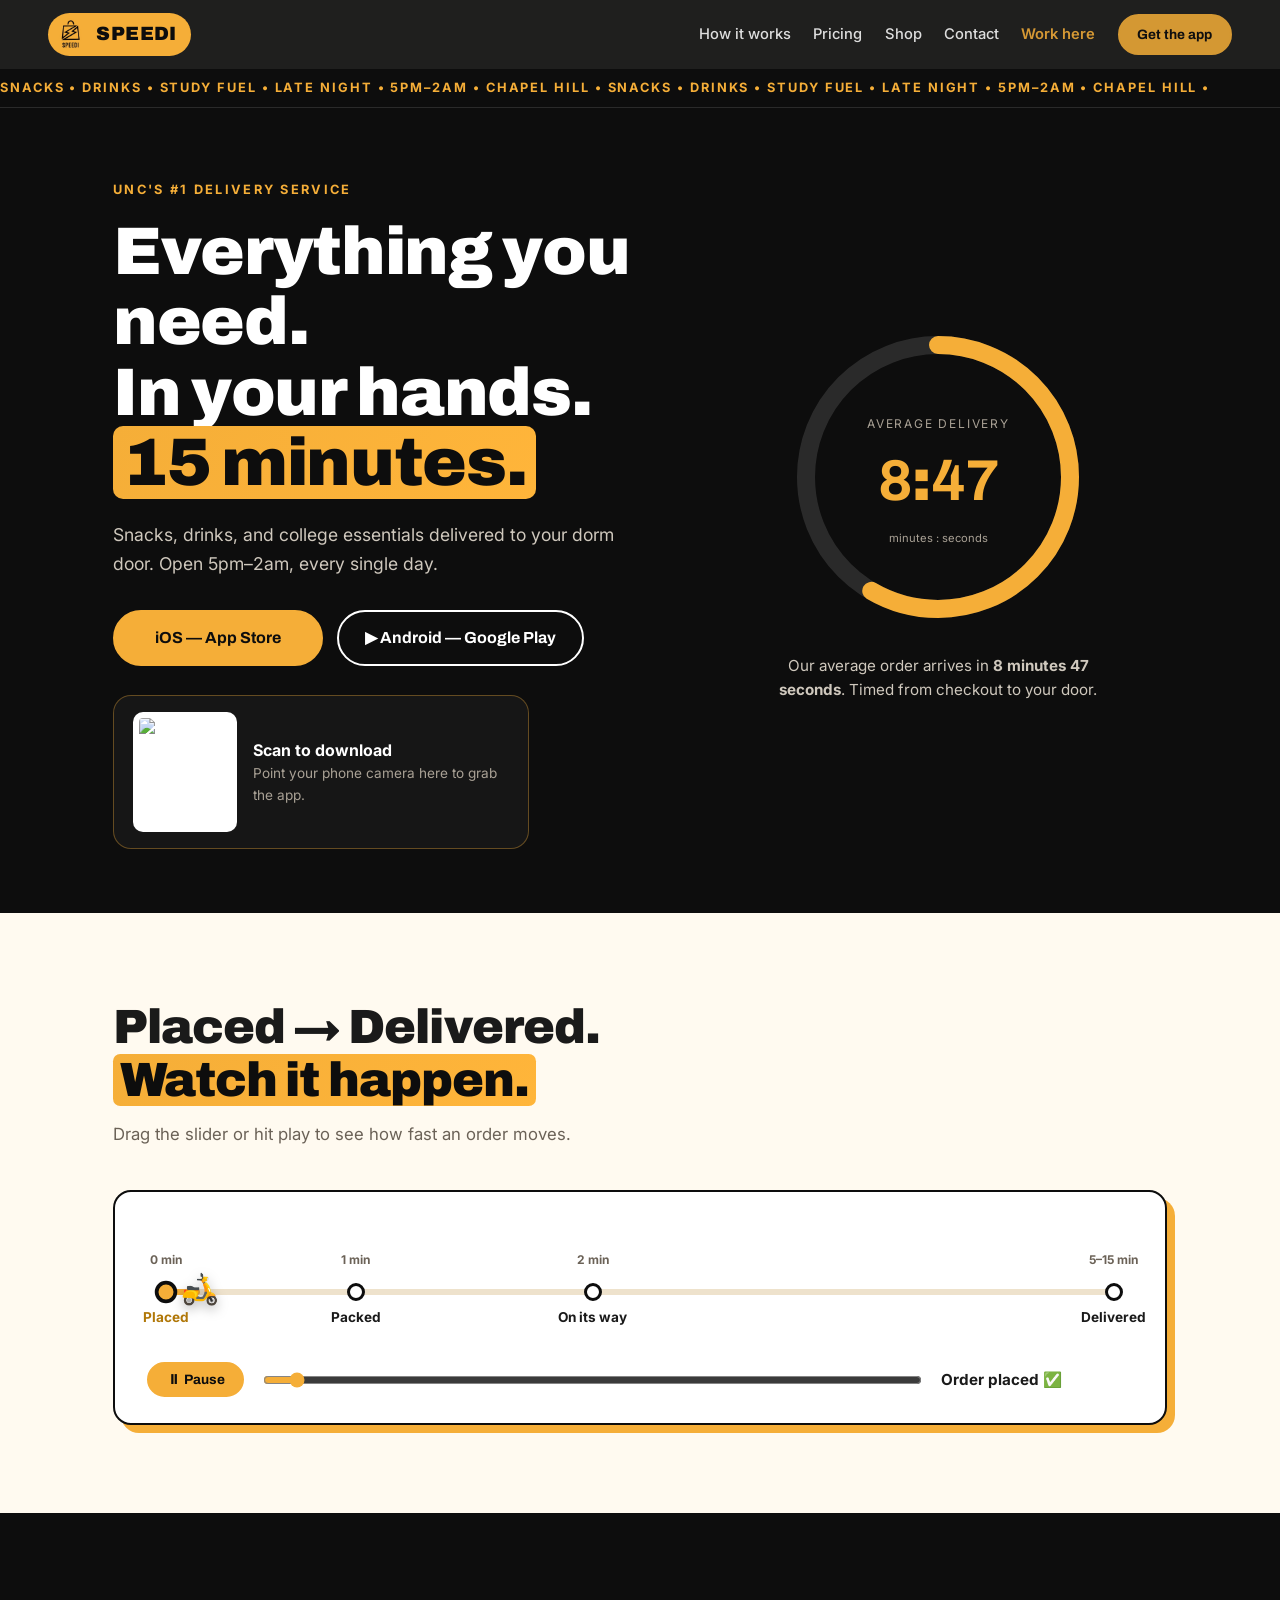
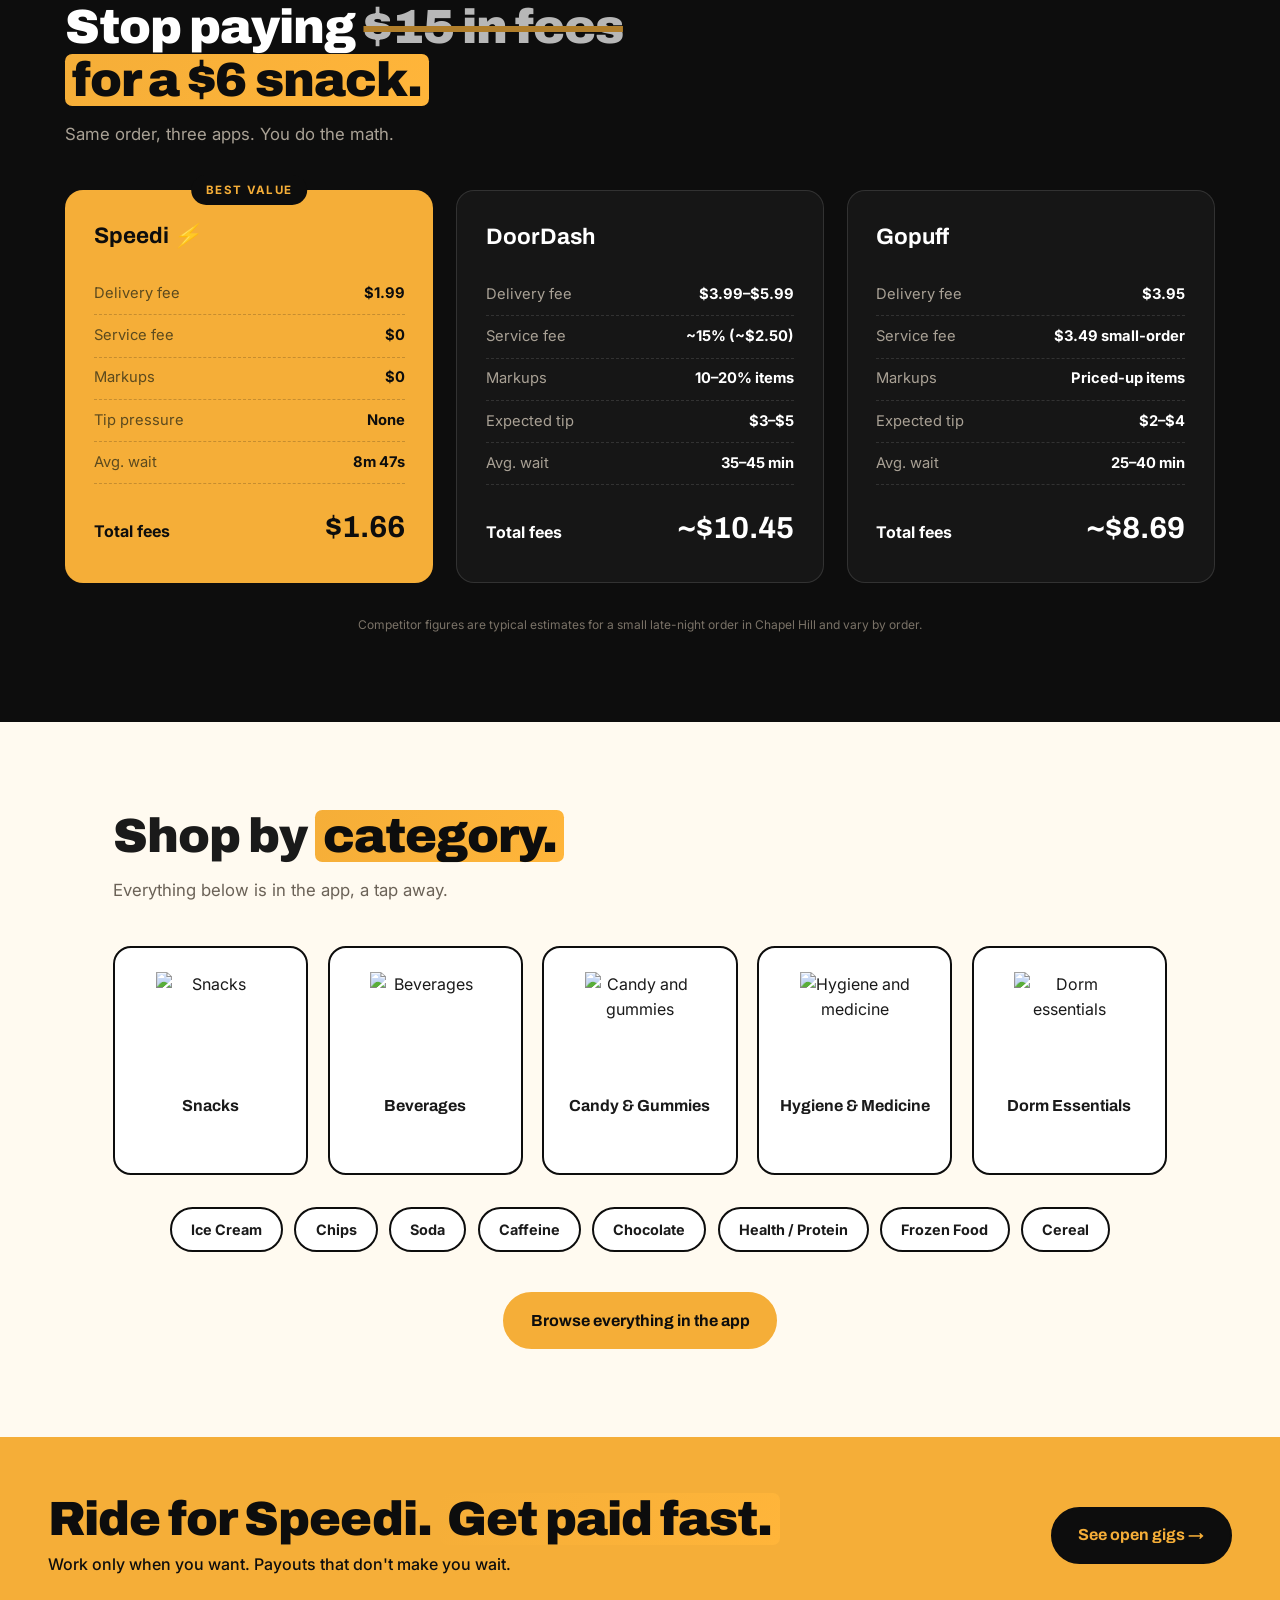
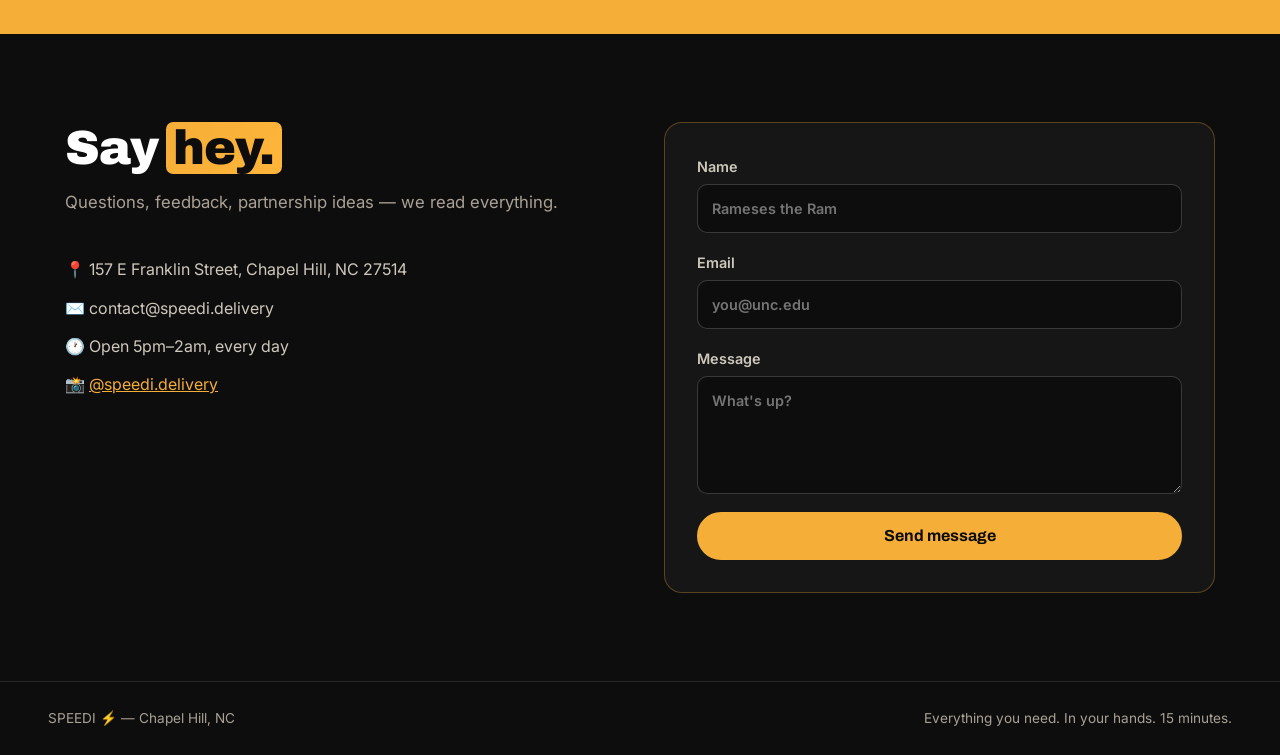
==== index.html @ 8562b003 "Speedi delivery marketing site Static HTML/CSS/JS site with hero, order timeline, pricing comparison" ====
<!DOCTYPE html>
<html lang="en">
<head>
<meta charset="UTF-8">
<meta name="viewport" content="width=device-width, initial-scale=1.0">
<title>Speedi — UNC's #1 Delivery Service</title>
<meta name="description" content="Everything you need. In your hands. 15 minutes. Speedi delivers college essentials to UNC Chapel Hill, 5pm–2am every day.">
<link rel="preconnect" href="https://fonts.googleapis.com">
<link href="https://fonts.googleapis.com/css2?family=Archivo:wght@500;700;900&family=Inter:wght@400;500;600&display=swap" rel="stylesheet">
<link rel="stylesheet" href="styles.css">
</head>
<body>

<nav class="nav">
  <a href="#" class="nav-logo"><img src="logo.jpg" alt="Speedi logo"><span>SPEEDI</span></a>
  <div class="nav-links">
    <a href="#how">How it works</a>
    <a href="#pricing">Pricing</a>
    <a href="#products">Shop</a>
    <a href="#contact">Contact</a>
    <a href="work.html" class="nav-work">Work here</a>
    <a href="#download" class="btn btn-sm">Get the app</a>
  </div>
  <button class="nav-burger" aria-label="Menu">☰</button>
</nav>

<!-- HERO -->
<header class="hero">
  <div class="hero-marquee" aria-hidden="true">
    <div class="marquee-track">
      <span>SNACKS • DRINKS • STUDY FUEL • LATE NIGHT • 5PM–2AM • CHAPEL HILL • </span>
      <span>SNACKS • DRINKS • STUDY FUEL • LATE NIGHT • 5PM–2AM • CHAPEL HILL • </span>
    </div>
  </div>
  <div class="hero-inner">
    <div class="hero-copy reveal">
      <p class="eyebrow">UNC's #1 Delivery Service</p>
      <h1>Everything you need.<br>In your hands.<br><span class="hl">15 minutes.</span></h1>
      <p class="hero-sub">Snacks, drinks, and college essentials delivered to your dorm door. Open 5pm–2am, every single day.</p>
      <div class="hero-cta" id="download">
        <a class="btn store-btn" href="https://apps.apple.com/us/app/speedi-delivery/id6468661813" target="_blank" rel="noopener">
           iOS — App Store
        </a>
        <a class="btn btn-outline store-btn" href="https://play.google.com/store/search?q=speedi%20delivery&c=apps" target="_blank" rel="noopener">
          ▶ Android — Google Play
        </a>
      </div>
      <div class="qr-card" id="qrCard">
        <img id="qrImg" alt="QR code to download the Speedi app" width="120" height="120" loading="lazy">
        <div>
          <strong>Scan to download</strong>
          <p>Point your phone camera here to grab the app.</p>
        </div>
      </div>
    </div>
    <div class="hero-stat reveal delay-1">
      <div class="stat-ring">
        <svg viewBox="0 0 200 200">
          <circle class="ring-bg" cx="100" cy="100" r="88"/>
          <circle class="ring-fg" cx="100" cy="100" r="88"/>
        </svg>
        <div class="stat-center">
          <span class="stat-label">Average delivery</span>
          <span class="stat-time"><b id="statMin">0</b>:<b id="statSec">00</b></span>
          <span class="stat-sub">minutes : seconds</span>
        </div>
      </div>
      <p class="stat-caption">Our average order arrives in <strong>8 minutes 47 seconds</strong>. Timed from checkout to your door.</p>
    </div>
  </div>
</header>

<!-- TIMELINE -->
<section class="section timeline-section" id="how">
  <h2 class="reveal">Placed → Delivered.<br><span class="hl">Watch it happen.</span></h2>
  <p class="section-sub reveal">Drag the slider or hit play to see how fast an order moves.</p>

  <div class="timeline reveal">
    <div class="tl-track">
      <div class="tl-progress" id="tlProgress"></div>
      <div class="tl-rider" id="tlRider">🛵</div>
      <div class="tl-stop" style="--pos:0%"   data-min="0">
        <div class="tl-dot"></div><span class="tl-time">0 min</span><span class="tl-name">Placed</span>
      </div>
      <div class="tl-stop" style="--pos:20%"  data-min="1">
        <div class="tl-dot"></div><span class="tl-time">1 min</span><span class="tl-name">Packed</span>
      </div>
      <div class="tl-stop" style="--pos:45%"  data-min="2">
        <div class="tl-dot"></div><span class="tl-time">2 min</span><span class="tl-name">On its way</span>
      </div>
      <div class="tl-stop" style="--pos:100%" data-min="10">
        <div class="tl-dot"></div><span class="tl-time">5–15 min</span><span class="tl-name">Delivered</span>
      </div>
    </div>
    <div class="tl-controls">
      <button class="btn btn-sm" id="tlPlay">▶ Play order</button>
      <input type="range" id="tlSlider" min="0" max="100" value="0" aria-label="Order progress">
      <span class="tl-status" id="tlStatus">Order placed ✅</span>
    </div>
  </div>
</section>

<!-- PRICING -->
<section class="section dark" id="pricing">
  <h2 class="reveal">Stop paying <span class="strike">$15 in fees</span><br><span class="hl">for a $6 snack.</span></h2>
  <p class="section-sub reveal">Same order, three apps. You do the math.</p>

  <div class="price-grid">
    <div class="price-card speedi-card reveal">
      <span class="badge">Best value</span>
      <h3>Speedi <em>⚡</em></h3>
      <ul>
        <li><span>Delivery fee</span><strong>$1.99</strong></li>
        <li><span>Service fee</span><strong>$0</strong></li>
        <li><span>Markups</span><strong>$0</strong></li>
        <li><span>Tip pressure</span><strong>None</strong></li>
        <li><span>Avg. wait</span><strong>8m 47s</strong></li>
      </ul>
      <div class="price-total"><span>Total fees</span><strong data-count="1.99" data-prefix="$">$0</strong></div>
    </div>
    <div class="price-card reveal delay-1">
      <h3>DoorDash</h3>
      <ul>
        <li><span>Delivery fee</span><strong>$3.99–$5.99</strong></li>
        <li><span>Service fee</span><strong>~15% (~$2.50)</strong></li>
        <li><span>Markups</span><strong>10–20% items</strong></li>
        <li><span>Expected tip</span><strong>$3–$5</strong></li>
        <li><span>Avg. wait</span><strong>35–45 min</strong></li>
      </ul>
      <div class="price-total"><span>Total fees</span><strong data-count="12.50" data-prefix="~$">$0</strong></div>
    </div>
    <div class="price-card reveal delay-2">
      <h3>Gopuff</h3>
      <ul>
        <li><span>Delivery fee</span><strong>$3.95</strong></li>
        <li><span>Service fee</span><strong>$3.49 small-order</strong></li>
        <li><span>Markups</span><strong>Priced-up items</strong></li>
        <li><span>Expected tip</span><strong>$2–$4</strong></li>
        <li><span>Avg. wait</span><strong>25–40 min</strong></li>
      </ul>
      <div class="price-total"><span>Total fees</span><strong data-count="10.40" data-prefix="~$">$0</strong></div>
    </div>
  </div>
  <p class="fine-print reveal">Competitor figures are typical estimates for a small late-night order in Chapel Hill and vary by order.</p>
</section>

<!-- CATEGORIES -->
<section class="section" id="products">
  <h2 class="reveal">Shop by <span class="hl">category.</span></h2>
  <p class="section-sub reveal">Everything below is in the app, a tap away.</p>
  <div class="product-grid">
    <a class="product reveal" href="https://apps.apple.com/us/app/speedi-delivery/id6468661813" target="_blank" rel="noopener">
      <img class="product-img" src="https://img.speedi.delivery/products_image/1698552217_2037862506.png" alt="Snacks" loading="lazy"><h4>Snacks</h4><span class="product-cta">Shop in app →</span>
    </a>
    <a class="product reveal delay-1" href="https://apps.apple.com/us/app/speedi-delivery/id6468661813" target="_blank" rel="noopener">
      <img class="product-img" src="https://img.speedi.delivery/products_image/1694704244_1755274725.png" alt="Beverages" loading="lazy"><h4>Beverages</h4><span class="product-cta">Shop in app →</span>
    </a>
    <a class="product reveal delay-2" href="https://apps.apple.com/us/app/speedi-delivery/id6468661813" target="_blank" rel="noopener">
      <img class="product-img" src="https://img.speedi.delivery/products_image/1699316075_1210441958.png" alt="Candy and gummies" loading="lazy"><h4>Candy & Gummies</h4><span class="product-cta">Shop in app →</span>
    </a>
    <a class="product reveal delay-3" href="https://apps.apple.com/us/app/speedi-delivery/id6468661813" target="_blank" rel="noopener">
      <img class="product-img" src="https://img.speedi.delivery/products_image/1695677999_299898006.png" alt="Hygiene and medicine" loading="lazy"><h4>Hygiene & Medicine</h4><span class="product-cta">Shop in app →</span>
    </a>
    <a class="product reveal delay-1" href="https://apps.apple.com/us/app/speedi-delivery/id6468661813" target="_blank" rel="noopener">
      <img class="product-img" src="https://img.speedi.delivery/products_image/1732416618_879459244.png" alt="Dorm essentials" loading="lazy"><h4>Dorm Essentials</h4><span class="product-cta">Shop in app →</span>
    </a>
  </div>
  <div class="cat-chips reveal">
    <a href="https://apps.apple.com/us/app/speedi-delivery/id6468661813" target="_blank" rel="noopener">Ice Cream</a>
    <a href="https://apps.apple.com/us/app/speedi-delivery/id6468661813" target="_blank" rel="noopener">Chips</a>
    <a href="https://apps.apple.com/us/app/speedi-delivery/id6468661813" target="_blank" rel="noopener">Soda</a>
    <a href="https://apps.apple.com/us/app/speedi-delivery/id6468661813" target="_blank" rel="noopener">Caffeine</a>
    <a href="https://apps.apple.com/us/app/speedi-delivery/id6468661813" target="_blank" rel="noopener">Chocolate</a>
    <a href="https://apps.apple.com/us/app/speedi-delivery/id6468661813" target="_blank" rel="noopener">Health / Protein</a>
    <a href="https://apps.apple.com/us/app/speedi-delivery/id6468661813" target="_blank" rel="noopener">Frozen Food</a>
    <a href="https://apps.apple.com/us/app/speedi-delivery/id6468661813" target="_blank" rel="noopener">Cereal</a>
  </div>
  <div class="center reveal">
    <a class="btn" href="https://apps.apple.com/us/app/speedi-delivery/id6468661813" target="_blank" rel="noopener">Browse everything in the app</a>
  </div>
</section>

<!-- WORK BANNER -->
<section class="work-banner">
  <div class="reveal">
    <h2>Ride for Speedi. <span class="hl">Get paid fast.</span></h2>
    <p>Work only when you want. Payouts that don't make you wait.</p>
  </div>
  <a href="work.html" class="btn btn-dark reveal delay-1">See open gigs →</a>
</section>

<!-- CONTACT -->
<section class="section dark" id="contact">
  <div class="contact-wrap">
    <div class="reveal">
      <h2>Say <span class="hl">hey.</span></h2>
      <p class="section-sub">Questions, feedback, partnership ideas — we read everything.</p>
      <ul class="contact-info">
        <li>📍 157 E Franklin Street, Chapel Hill, NC 27514</li>
        <li>✉️ contact@speedi.delivery</li>
        <li>🕐 Open 5pm–2am, every day</li>
        <li>📸 <a href="https://www.instagram.com/speedi.delivery/" target="_blank" rel="noopener">@speedi.delivery</a></li>
      </ul>
    </div>
    <form class="form reveal delay-1" id="contactForm" novalidate>
      <label>Name<input type="text" name="name" required placeholder="Rameses the Ram"></label>
      <label>Email<input type="email" name="email" required placeholder="you@unc.edu"></label>
      <label>Message<textarea name="message" rows="4" required placeholder="What's up?"></textarea></label>
      <button class="btn" type="submit">Send message</button>
      <p class="form-note" hidden>Thanks! We'll get back to you fast. ⚡</p>
    </form>
  </div>
</section>

<footer class="footer">
  <span>SPEEDI ⚡ — Chapel Hill, NC</span>
  <span>Everything you need. In your hands. 15 minutes.</span>
</footer>

<script src="script.js"></script>
</body>
</html>
---- styles.css ----
:root{
  --yellow:#F5AE38;
  --yellow-bright:#FFB53A;
  --black:#0d0d0d;
  --ink:#1a1a1a;
  --paper:#fffaf0;
  --gray:#6b6257;
  --radius:18px;
}
*{margin:0;padding:0;box-sizing:border-box}
html{scroll-behavior:smooth}
body{font-family:'Inter',sans-serif;color:var(--ink);background:var(--paper);line-height:1.6;overflow-x:hidden}
h1,h2,h3,h4,.nav-logo,.btn{font-family:'Archivo',sans-serif}
h1{font-size:clamp(2.4rem,6vw,4.2rem);font-weight:900;line-height:1.05;letter-spacing:-.02em}
h2{font-size:clamp(1.8rem,4.5vw,3rem);font-weight:900;line-height:1.1;letter-spacing:-.02em}
.hl{background:linear-gradient(120deg,var(--yellow) 0%,var(--yellow-bright) 100%);padding:0 .15em;border-radius:.15em;box-decoration-break:clone;-webkit-box-decoration-break:clone;color:var(--black)}
.dark .hl{color:var(--black)}
.strike{text-decoration:line-through;text-decoration-color:var(--yellow);text-decoration-thickness:.12em;opacity:.7}
a{color:inherit}

/* Scroll reveal */
.reveal{opacity:0;transform:translateY(34px);transition:opacity .7s ease,transform .7s cubic-bezier(.2,.7,.3,1)}
.reveal.in{opacity:1;transform:none}
.delay-1{transition-delay:.12s}.delay-2{transition-delay:.24s}.delay-3{transition-delay:.36s}
@media (prefers-reduced-motion: reduce){
  .reveal{opacity:1;transform:none;transition:none}
  .marquee-track{animation:none}
}

/* Nav */
.nav{position:sticky;top:0;z-index:50;display:flex;align-items:center;justify-content:space-between;padding:.8rem clamp(1rem,4vw,3rem);background:rgba(13,13,13,.92);backdrop-filter:blur(10px);color:#fff}
.nav-logo{display:flex;align-items:center;gap:.55rem;font-weight:900;font-size:1.2rem;text-decoration:none;letter-spacing:.02em;background:var(--yellow);color:var(--black);padding:.3rem .9rem .3rem .35rem;border-radius:999px}
.nav-logo img{width:34px;height:34px;border-radius:50%;object-fit:cover}
.nav-logo span{color:var(--black)}
.nav-links{display:flex;align-items:center;gap:1.4rem;font-size:.92rem;font-weight:500}
.nav-links a{text-decoration:none;opacity:.85;transition:opacity .2s,color .2s}
.nav-links a:hover{opacity:1;color:var(--yellow)}
.nav-work{color:var(--yellow);font-weight:600}
.nav-burger{display:none;background:none;border:none;color:#fff;font-size:1.5rem;cursor:pointer}
@media(max-width:820px){
  .nav-links{display:none;position:absolute;top:100%;left:0;right:0;flex-direction:column;background:var(--black);padding:1.2rem;gap:1rem}
  .nav-links.open{display:flex}
  .nav-burger{display:block}
}

/* Buttons */
.btn{display:inline-block;background:var(--yellow);color:var(--black);font-weight:700;padding:.85rem 1.6rem;border-radius:999px;text-decoration:none;border:2px solid var(--yellow);cursor:pointer;font-size:1rem;transition:transform .15s ease,box-shadow .15s ease,background .2s}
.btn:hover{transform:translateY(-2px) scale(1.02);box-shadow:0 8px 20px rgba(245,174,56,.35)}
.btn:active{transform:translateY(0) scale(.99)}
.btn-sm{padding:.5rem 1.1rem;font-size:.85rem}
.btn-outline{background:transparent;color:#fff;border-color:#fff}
.btn-outline:hover{background:#fff;color:var(--black)}
.btn-dark{background:var(--black);color:var(--yellow);border-color:var(--black)}

/* Hero */
.hero{background:var(--black);color:#fff;padding:0 0 4rem;position:relative;overflow:hidden}
.hero-marquee{border-bottom:1px solid rgba(255,255,255,.12);overflow:hidden;white-space:nowrap;padding:.55rem 0;color:var(--yellow);font-weight:700;font-size:.8rem;letter-spacing:.15em}
.marquee-track{display:inline-block;animation:marquee 22s linear infinite}
@keyframes marquee{from{transform:translateX(0)}to{transform:translateX(-50%)}}
.hero-inner{display:grid;grid-template-columns:1.2fr 1fr;gap:3rem;align-items:center;max-width:1150px;margin:0 auto;padding:4.5rem clamp(1rem,4vw,3rem) 0}
.hero-inner.one-col{grid-template-columns:1fr;text-align:left}
.eyebrow{color:var(--yellow);font-weight:700;text-transform:uppercase;letter-spacing:.18em;font-size:.8rem;margin-bottom:1rem}
.hero-sub{margin:1.4rem 0 2rem;color:#cfc8bd;font-size:1.1rem;max-width:34rem}
.hero-cta{display:flex;gap:.9rem;flex-wrap:wrap}
.store-btn{min-width:210px;text-align:center}

.qr-card{display:flex;gap:1rem;align-items:center;margin-top:1.8rem;background:#161616;border:1px solid rgba(245,174,56,.35);border-radius:var(--radius);padding:1rem 1.2rem;max-width:26rem}
.qr-card img{border-radius:10px;background:#fff;padding:6px}
.qr-card p{font-size:.85rem;color:#a9a195}
@media(max-width:700px){.qr-card{display:none}}

/* Hero stat ring */
.hero-stat{text-align:center}
.stat-ring{position:relative;width:min(300px,70vw);margin:0 auto}
.stat-ring svg{width:100%;transform:rotate(-90deg)}
.ring-bg,.ring-fg{fill:none;stroke-width:12}
.ring-bg{stroke:rgba(255,255,255,.12)}
.ring-fg{stroke:var(--yellow);stroke-linecap:round;stroke-dasharray:553;stroke-dashoffset:553;transition:stroke-dashoffset 2.2s cubic-bezier(.3,.7,.3,1)}
.stat-ring.go .ring-fg{stroke-dashoffset:230}
.stat-center{position:absolute;inset:0;display:flex;flex-direction:column;justify-content:center;align-items:center;gap:.15rem}
.stat-label{font-size:.75rem;text-transform:uppercase;letter-spacing:.15em;color:#a9a195}
.stat-time{font-family:'Archivo',sans-serif;font-weight:900;font-size:clamp(2.6rem,6vw,3.6rem);color:var(--yellow);font-variant-numeric:tabular-nums}
.stat-sub{font-size:.7rem;color:#a9a195}
.stat-caption{margin-top:1.2rem;color:#cfc8bd;font-size:.95rem;max-width:22rem;margin-inline:auto}
@media(max-width:880px){.hero-inner{grid-template-columns:1fr}}

/* Sections */
.section{padding:5.5rem clamp(1rem,4vw,3rem);max-width:1150px;margin:0 auto}
.section.dark{max-width:none;background:var(--black);color:#fff}
.section.dark>*{max-width:1150px;margin-left:auto;margin-right:auto}
.section-sub{color:var(--gray);margin:.9rem 0 2.6rem;font-size:1.05rem}
.dark .section-sub{color:#a9a195}
.center{text-align:center;margin-top:2.5rem}

/* Timeline */
.timeline{background:#fff;border:2px solid var(--black);border-radius:var(--radius);padding:3.5rem 2rem 1.6rem;box-shadow:8px 8px 0 var(--yellow)}
.tl-track{position:relative;height:6px;background:#eee2cc;border-radius:99px;margin:2.6rem 1.2rem 4.2rem}
.tl-progress{position:absolute;left:0;top:0;bottom:0;width:0%;background:var(--yellow);border-radius:99px;transition:width .1s linear}
.tl-rider{position:absolute;top:50%;left:0%;transform:translate(-50%,-58%) scaleX(-1);font-size:1.9rem;transition:left .1s linear;filter:drop-shadow(0 4px 6px rgba(0,0,0,.25))}
.tl-stop{position:absolute;left:var(--pos);top:50%;transform:translate(-50%,-50%);text-align:center}
.tl-dot{width:18px;height:18px;border-radius:50%;background:#fff;border:3px solid var(--black);margin:0 auto;transition:background .3s,transform .3s}
.tl-stop.hit .tl-dot{background:var(--yellow);transform:scale(1.25)}
.tl-time{position:absolute;top:-2.1rem;left:50%;transform:translateX(-50%);font-size:.75rem;font-weight:700;color:var(--gray);white-space:nowrap}
.tl-name{position:absolute;top:1.5rem;left:50%;transform:translateX(-50%);font-weight:700;font-size:.85rem;white-space:nowrap}
.tl-stop.hit .tl-name{color:#b07708}
.tl-controls{display:flex;align-items:center;gap:1.2rem;flex-wrap:wrap;margin-top:1rem}
.tl-controls input[type=range]{flex:1;min-width:160px;accent-color:var(--yellow)}
.tl-status{font-weight:700;font-size:.95rem;min-width:12rem}

/* Pricing */
.price-grid{display:grid;grid-template-columns:repeat(3,1fr);gap:1.4rem;margin-top:1rem}
@media(max-width:880px){.price-grid{grid-template-columns:1fr}}
.price-card{background:#161616;border:1px solid rgba(255,255,255,.12);border-radius:var(--radius);padding:1.8rem;position:relative;transition:transform .25s}
.price-card:hover{transform:translateY(-6px)}
.price-card h3{font-size:1.4rem;margin-bottom:1.2rem}
.price-card ul{list-style:none}
.price-card li{display:flex;justify-content:space-between;gap:1rem;padding:.55rem 0;border-bottom:1px dashed rgba(255,255,255,.12);font-size:.92rem}
.price-card li span{color:#a9a195}
.speedi-card{background:var(--yellow);color:var(--black);border:none;transform:scale(1.03)}
.speedi-card:hover{transform:scale(1.03) translateY(-6px)}
.speedi-card li{border-color:rgba(13,13,13,.2)}
.speedi-card li span{color:#5c4a1e}
.badge{position:absolute;top:-0.9rem;left:50%;transform:translateX(-50%);background:var(--black);color:var(--yellow);font-weight:700;font-size:.72rem;letter-spacing:.12em;text-transform:uppercase;padding:.35rem .9rem;border-radius:999px}
.price-total{display:flex;justify-content:space-between;align-items:baseline;margin-top:1.2rem;font-weight:700}
.price-total strong{font-family:'Archivo',sans-serif;font-size:1.9rem;font-variant-numeric:tabular-nums}
.fine-print{margin-top:2rem;font-size:.75rem;color:#7a7267;text-align:center}

/* Products */
.product-grid{display:grid;grid-template-columns:repeat(auto-fill,minmax(170px,1fr));gap:1.2rem}
.product{background:#fff;border:2px solid var(--black);border-radius:var(--radius);padding:1.5rem 1.2rem;text-decoration:none;text-align:center;transition:transform .2s,box-shadow .2s;display:flex;flex-direction:column;gap:.3rem;align-items:center}
.product:hover{transform:translateY(-6px) rotate(-1deg);box-shadow:6px 6px 0 var(--yellow)}
.product-img{width:110px;height:110px;object-fit:contain;margin-bottom:.4rem;transition:transform .25s}
.product:hover .product-img{transform:scale(1.08) rotate(2deg)}
.cat-chips{display:flex;flex-wrap:wrap;gap:.7rem;justify-content:center;margin-top:2rem}
.cat-chips a{text-decoration:none;font-weight:700;font-size:.9rem;padding:.55rem 1.2rem;border:2px solid var(--black);border-radius:999px;background:#fff;transition:background .2s,transform .15s,box-shadow .15s}
.cat-chips a:hover{background:var(--yellow);transform:translateY(-2px);box-shadow:3px 3px 0 var(--black)}
.product h4{font-size:1rem}
.product p{color:var(--gray);font-weight:600}
.product-cta{font-size:.78rem;font-weight:700;color:#b07708;margin-top:.4rem;opacity:0;transition:opacity .2s}
.product:hover .product-cta{opacity:1}

/* Work banner */
.work-banner{background:var(--yellow);color:var(--black);display:flex;align-items:center;justify-content:space-between;gap:2rem;flex-wrap:wrap;padding:3.5rem clamp(1rem,4vw,3rem)}
.work-banner p{font-weight:500;margin-top:.4rem}

/* Contact / forms */
.contact-wrap{display:grid;grid-template-columns:1fr 1fr;gap:3rem;align-items:start}
@media(max-width:820px){.contact-wrap{grid-template-columns:1fr}}
.contact-info{list-style:none;margin-top:1.5rem;display:grid;gap:.8rem;color:#cfc8bd}
.contact-info a{color:var(--yellow)}
.form{display:grid;gap:1.1rem;background:#161616;padding:2rem;border-radius:var(--radius);border:1px solid rgba(245,174,56,.3)}
.form label{display:grid;gap:.4rem;font-weight:600;font-size:.9rem;color:#cfc8bd}
.form input,.form textarea,.form select{background:#0d0d0d;border:1px solid rgba(255,255,255,.18);color:#fff;padding:.75rem .9rem;border-radius:10px;font:inherit;transition:border-color .2s}
.form input:focus,.form textarea:focus,.form select:focus{outline:none;border-color:var(--yellow)}
.form-note{color:var(--yellow);font-weight:600}

/* Perks (work page) */
.perk-grid{display:grid;grid-template-columns:repeat(auto-fill,minmax(280px,1fr));gap:1.4rem}
.perk{background:#fff;border:2px solid var(--black);border-radius:var(--radius);padding:1.8rem;transition:transform .2s,box-shadow .2s}
.perk:hover{transform:translateY(-5px);box-shadow:6px 6px 0 var(--yellow)}
.perk-emoji{font-size:2.2rem;display:block;margin-bottom:.7rem}
.perk h3{margin-bottom:.5rem;font-size:1.15rem}
.perk p{color:var(--gray);font-size:.95rem}
.work-hero .hero-inner{padding-bottom:2rem}

/* Click biker */
.click-biker{position:fixed;z-index:999;font-size:2.5rem;pointer-events:none;filter:drop-shadow(0 4px 6px rgba(0,0,0,.3));animation:biker-bob .3s ease-in-out infinite alternate}
@keyframes biker-bob{from{margin-top:0}to{margin-top:-4px}}

/* Footer */
.footer{background:var(--black);color:#a9a195;display:flex;justify-content:space-between;gap:1rem;flex-wrap:wrap;padding:1.6rem clamp(1rem,4vw,3rem);font-size:.85rem;border-top:1px solid rgba(255,255,255,.1)}
.footer a{color:var(--yellow)}
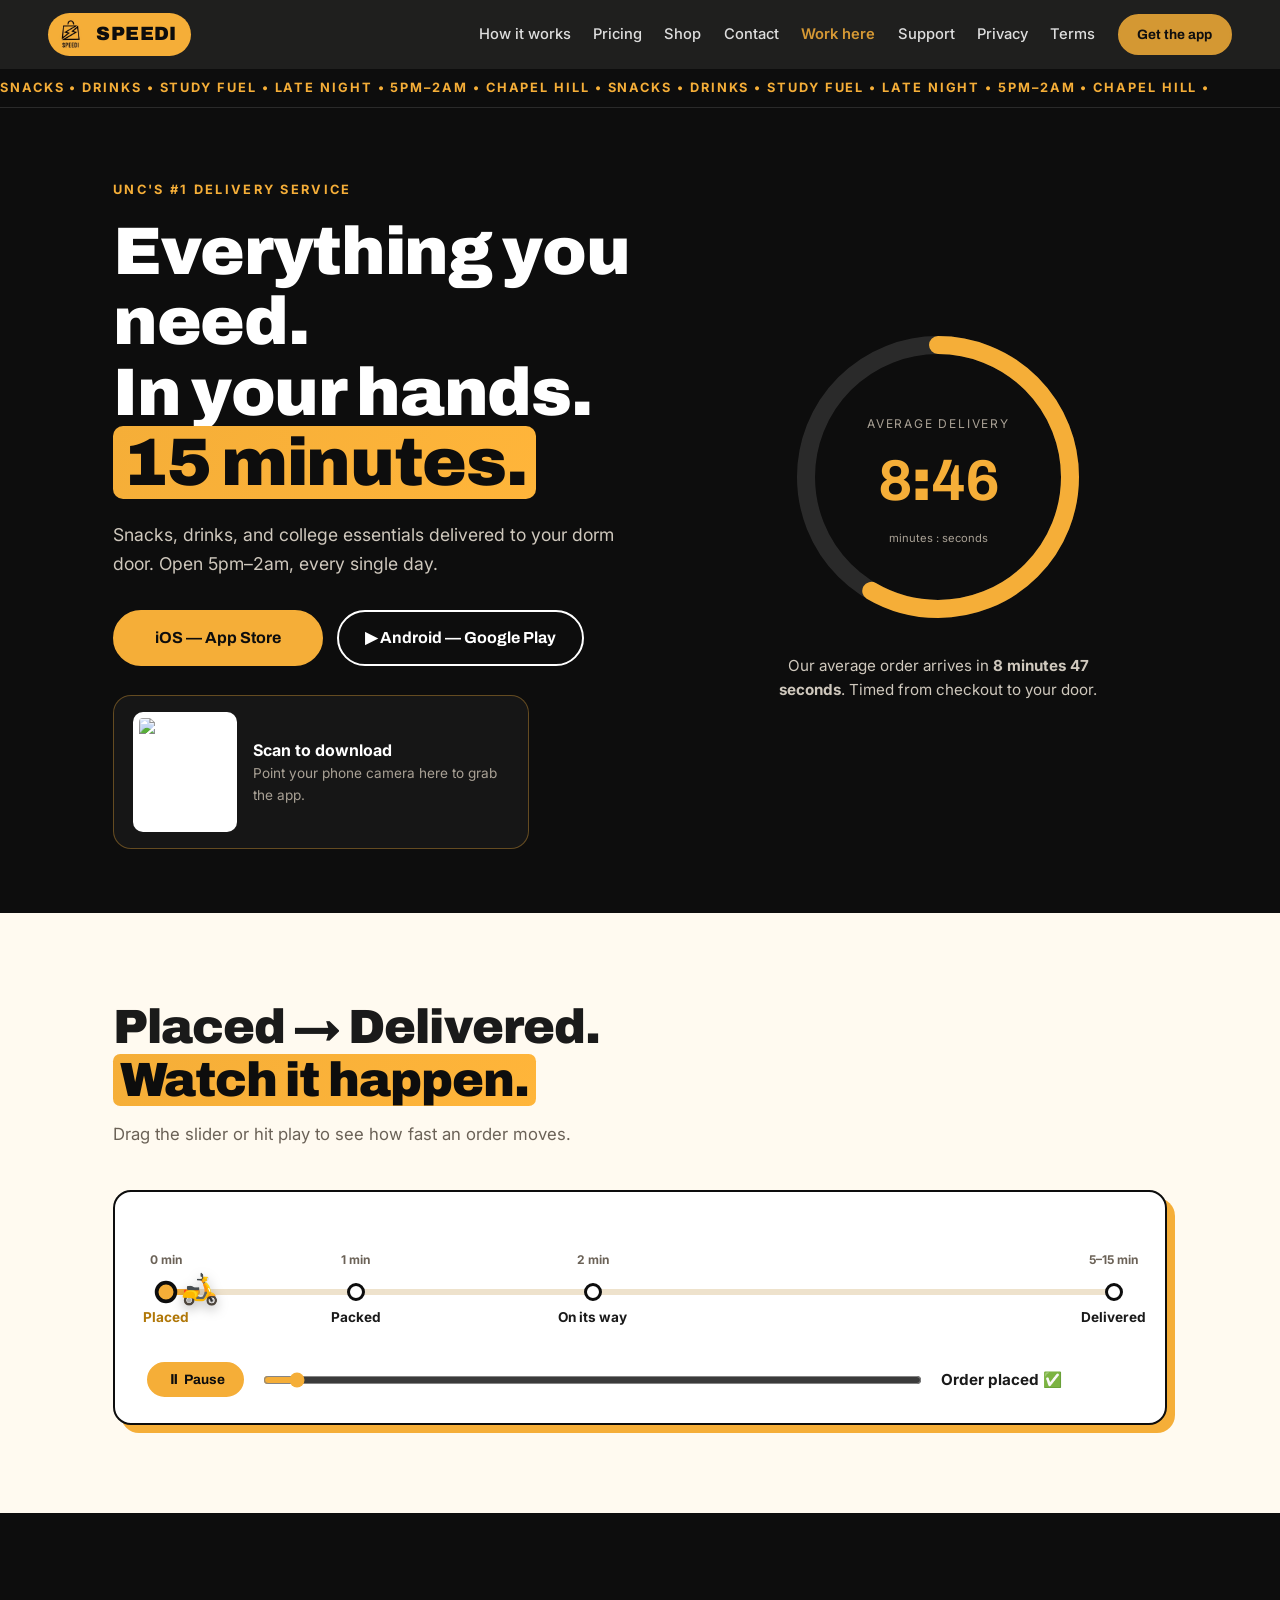
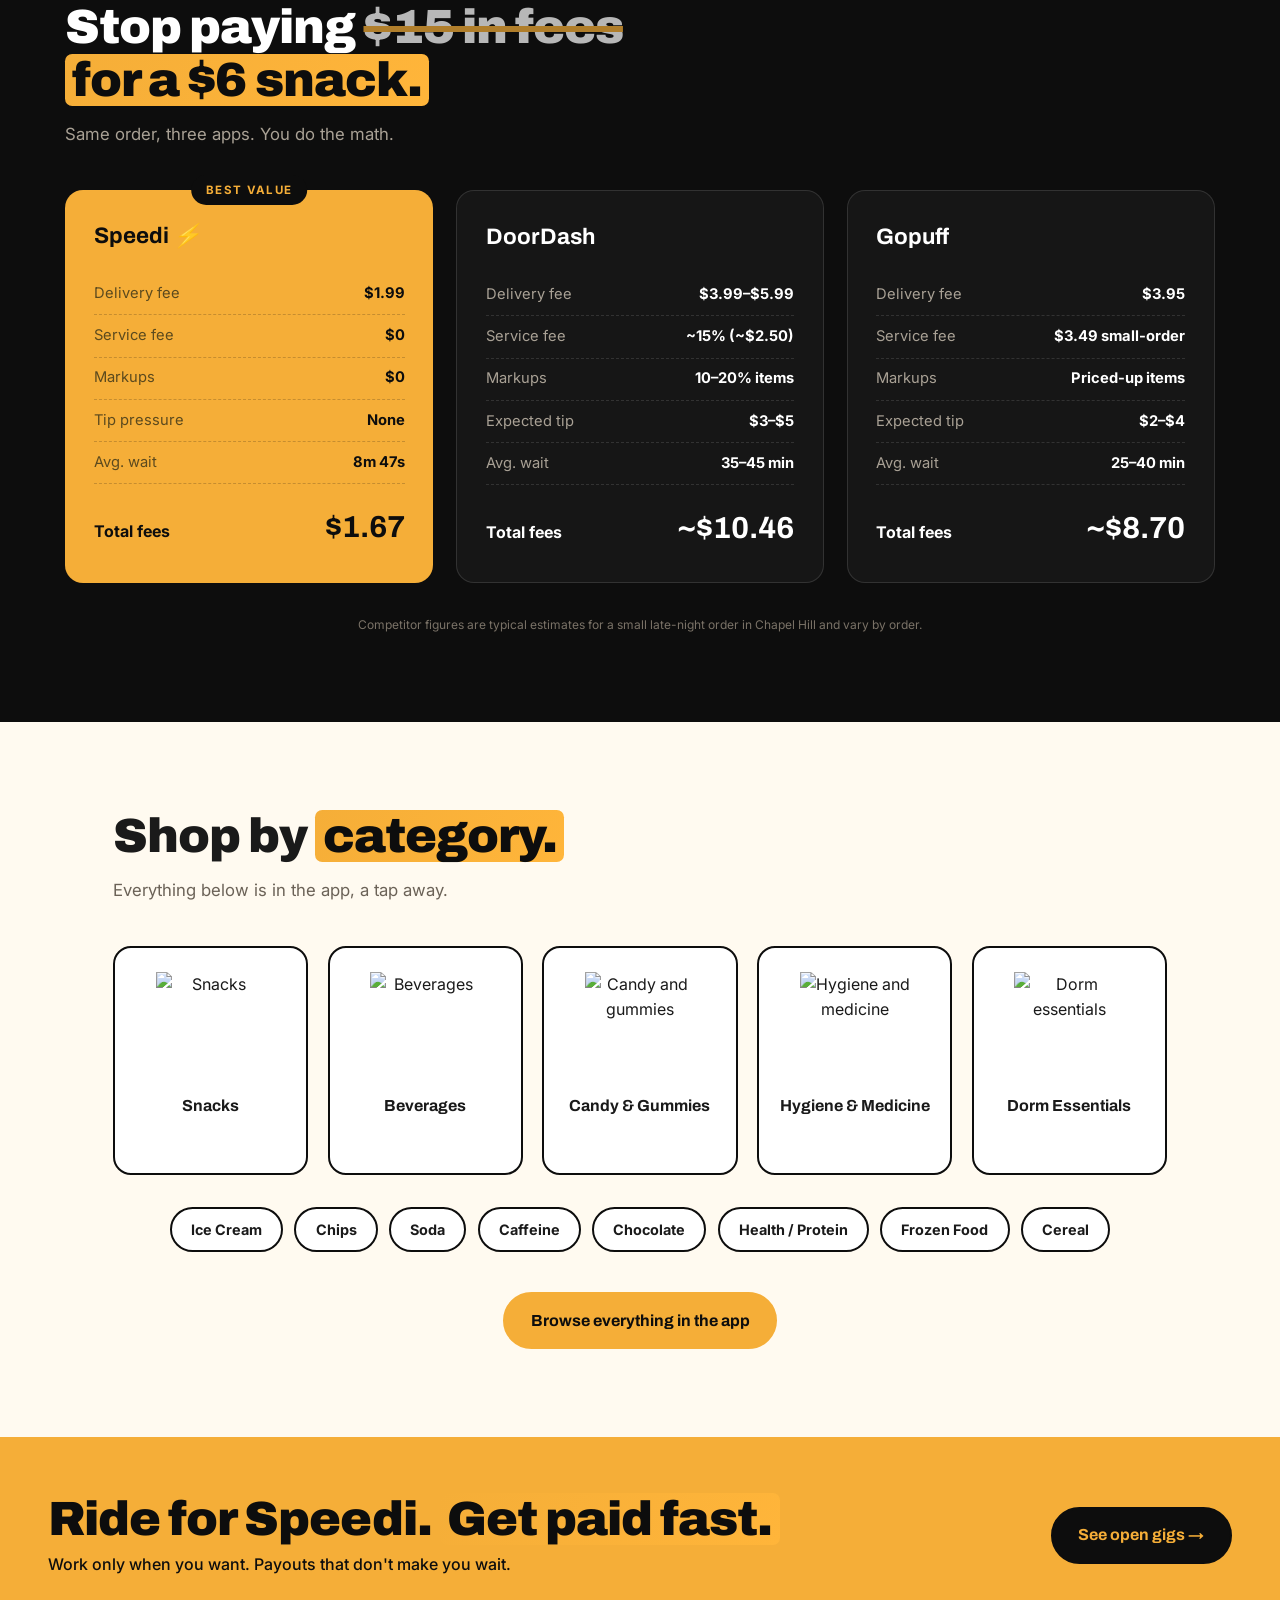
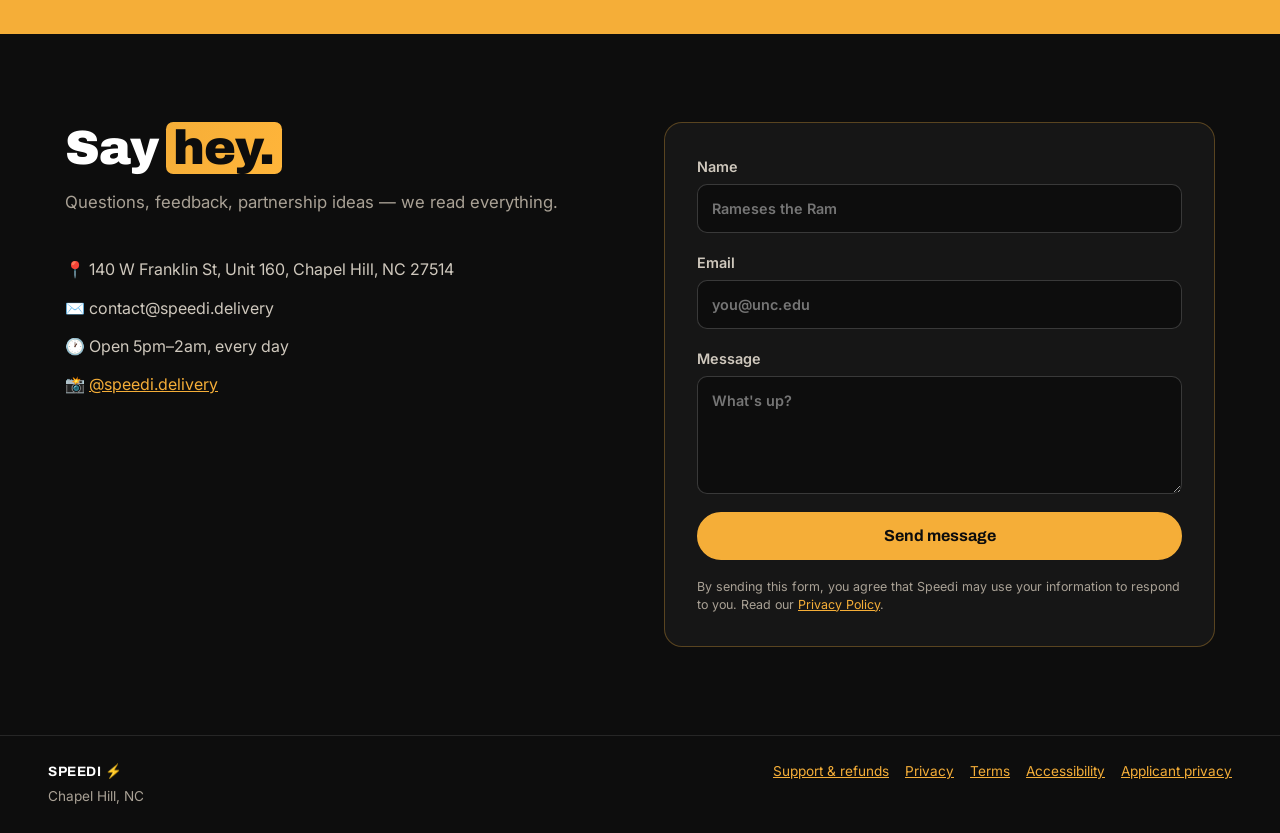
==== commit 35783e53: "feat: add legal and support website pages" ====
--- a/index.html
+++ b/index.html
@@ -19,6 +19,9 @@
     <a href="#products">Shop</a>
     <a href="#contact">Contact</a>
     <a href="work.html" class="nav-work">Work here</a>
+    <a href="support.html">Support</a>
+    <a href="privacy.html">Privacy</a>
+    <a href="terms.html">Terms</a>
     <a href="#download" class="btn btn-sm">Get the app</a>
   </div>
   <button class="nav-burger" aria-label="Menu">☰</button>
@@ -196,7 +199,7 @@
       <h2>Say <span class="hl">hey.</span></h2>
       <p class="section-sub">Questions, feedback, partnership ideas — we read everything.</p>
       <ul class="contact-info">
-        <li>📍 157 E Franklin Street, Chapel Hill, NC 27514</li>
+          <li>📍 140 W Franklin St, Unit 160, Chapel Hill, NC 27514</li>
         <li>✉️ contact@speedi.delivery</li>
         <li>🕐 Open 5pm–2am, every day</li>
         <li>📸 <a href="https://www.instagram.com/speedi.delivery/" target="_blank" rel="noopener">@speedi.delivery</a></li>
@@ -207,14 +210,24 @@
       <label>Email<input type="email" name="email" required placeholder="you@unc.edu"></label>
       <label>Message<textarea name="message" rows="4" required placeholder="What's up?"></textarea></label>
       <button class="btn" type="submit">Send message</button>
+      <p class="form-privacy">By sending this form, you agree that Speedi may use your information to respond to you. Read our <a href="privacy.html">Privacy Policy</a>.</p>
       <p class="form-note" hidden>Thanks! We'll get back to you fast. ⚡</p>
     </form>
   </div>
 </section>
 
 <footer class="footer">
-  <span>SPEEDI ⚡ — Chapel Hill, NC</span>
-  <span>Everything you need. In your hands. 15 minutes.</span>
+  <div>
+    <strong>SPEEDI ⚡</strong>
+    <span>Chapel Hill, NC</span>
+  </div>
+  <nav class="footer-links" aria-label="Footer">
+    <a href="support.html">Support &amp; refunds</a>
+    <a href="privacy.html">Privacy</a>
+    <a href="terms.html">Terms</a>
+    <a href="accessibility.html">Accessibility</a>
+    <a href="applicant-privacy.html">Applicant privacy</a>
+  </nav>
 </footer>
 
 <script src="script.js"></script>
--- a/styles.css
+++ b/styles.css
@@ -17,6 +17,7 @@
 .dark .hl{color:var(--black)}
 .strike{text-decoration:line-through;text-decoration-color:var(--yellow);text-decoration-thickness:.12em;opacity:.7}
 a{color:inherit}
+a:focus-visible,button:focus-visible,input:focus-visible,textarea:focus-visible,select:focus-visible{outline:3px solid var(--yellow);outline-offset:3px}
 
 /* Scroll reveal */
 .reveal{opacity:0;transform:translateY(34px);transition:opacity .7s ease,transform .7s cubic-bezier(.2,.7,.3,1)}
@@ -153,6 +154,8 @@
 .form input,.form textarea,.form select{background:#0d0d0d;border:1px solid rgba(255,255,255,.18);color:#fff;padding:.75rem .9rem;border-radius:10px;font:inherit;transition:border-color .2s}
 .form input:focus,.form textarea:focus,.form select:focus{outline:none;border-color:var(--yellow)}
 .form-note{color:var(--yellow);font-weight:600}
+.form-privacy{font-size:.78rem;line-height:1.45;color:#a9a195}
+.form-privacy a{color:var(--yellow)}
 
 /* Perks (work page) */
 .perk-grid{display:grid;grid-template-columns:repeat(auto-fill,minmax(280px,1fr));gap:1.4rem}
@@ -167,6 +170,28 @@
 .click-biker{position:fixed;z-index:999;font-size:2.5rem;pointer-events:none;filter:drop-shadow(0 4px 6px rgba(0,0,0,.3));animation:biker-bob .3s ease-in-out infinite alternate}
 @keyframes biker-bob{from{margin-top:0}to{margin-top:-4px}}
 
+/* Policy and help pages */
+.page-hero{background:var(--black);color:#fff;padding:4.5rem clamp(1rem,4vw,3rem) 3.5rem}
+.page-hero-inner{max-width:850px;margin:0 auto}
+.page-hero p{color:#cfc8bd;max-width:42rem;margin-top:1rem;font-size:1.05rem}
+.policy-page{max-width:850px;margin:0 auto;padding:4rem clamp(1rem,4vw,3rem) 5rem}
+.policy-page h2{font-size:clamp(1.4rem,3vw,2rem);margin-top:2.6rem}
+.policy-page h2:first-child{margin-top:0}
+.policy-page h3{font-size:1.1rem;margin-top:1.5rem}
+.policy-page p,.policy-page li{color:#4c443a}
+.policy-page p+.policy-page p{margin-top:1rem}
+.policy-page ul{padding-left:1.3rem;margin:1rem 0;display:grid;gap:.55rem}
+.policy-page a{color:#8a5a00;font-weight:700}
+.policy-meta{color:var(--gray);font-size:.9rem;margin-top:1rem}
+.policy-callout{background:#fff2d9;border-left:5px solid var(--yellow);border-radius:0 var(--radius) var(--radius) 0;padding:1rem 1.2rem;margin:1.5rem 0;color:#4c443a}
+.policy-grid{display:grid;grid-template-columns:repeat(auto-fit,minmax(230px,1fr));gap:1rem;margin-top:2rem}
+.policy-card{background:#fff;border:2px solid var(--black);border-radius:var(--radius);padding:1.35rem;text-decoration:none;transition:transform .2s,box-shadow .2s}
+.policy-card:hover{transform:translateY(-4px);box-shadow:5px 5px 0 var(--yellow)}
+.policy-card h2{font-size:1.2rem;margin:0 0 .4rem}.policy-card p{color:var(--gray);font-size:.92rem}
+
 /* Footer */
-.footer{background:var(--black);color:#a9a195;display:flex;justify-content:space-between;gap:1rem;flex-wrap:wrap;padding:1.6rem clamp(1rem,4vw,3rem);font-size:.85rem;border-top:1px solid rgba(255,255,255,.1)}
+.footer{background:var(--black);color:#a9a195;display:flex;justify-content:space-between;align-items:flex-start;gap:1.2rem;flex-wrap:wrap;padding:1.6rem clamp(1rem,4vw,3rem);font-size:.85rem;border-top:1px solid rgba(255,255,255,.1)}
+.footer>div{display:grid;gap:.15rem}.footer strong{color:#fff;font-family:'Archivo',sans-serif;letter-spacing:.04em}
+.footer-links{display:flex;gap:.55rem 1rem;flex-wrap:wrap;justify-content:flex-end}
 .footer a{color:var(--yellow)}
+@media(max-width:650px){.footer-links{justify-content:flex-start}.page-hero{padding-top:3rem}.policy-page{padding-top:3rem}}
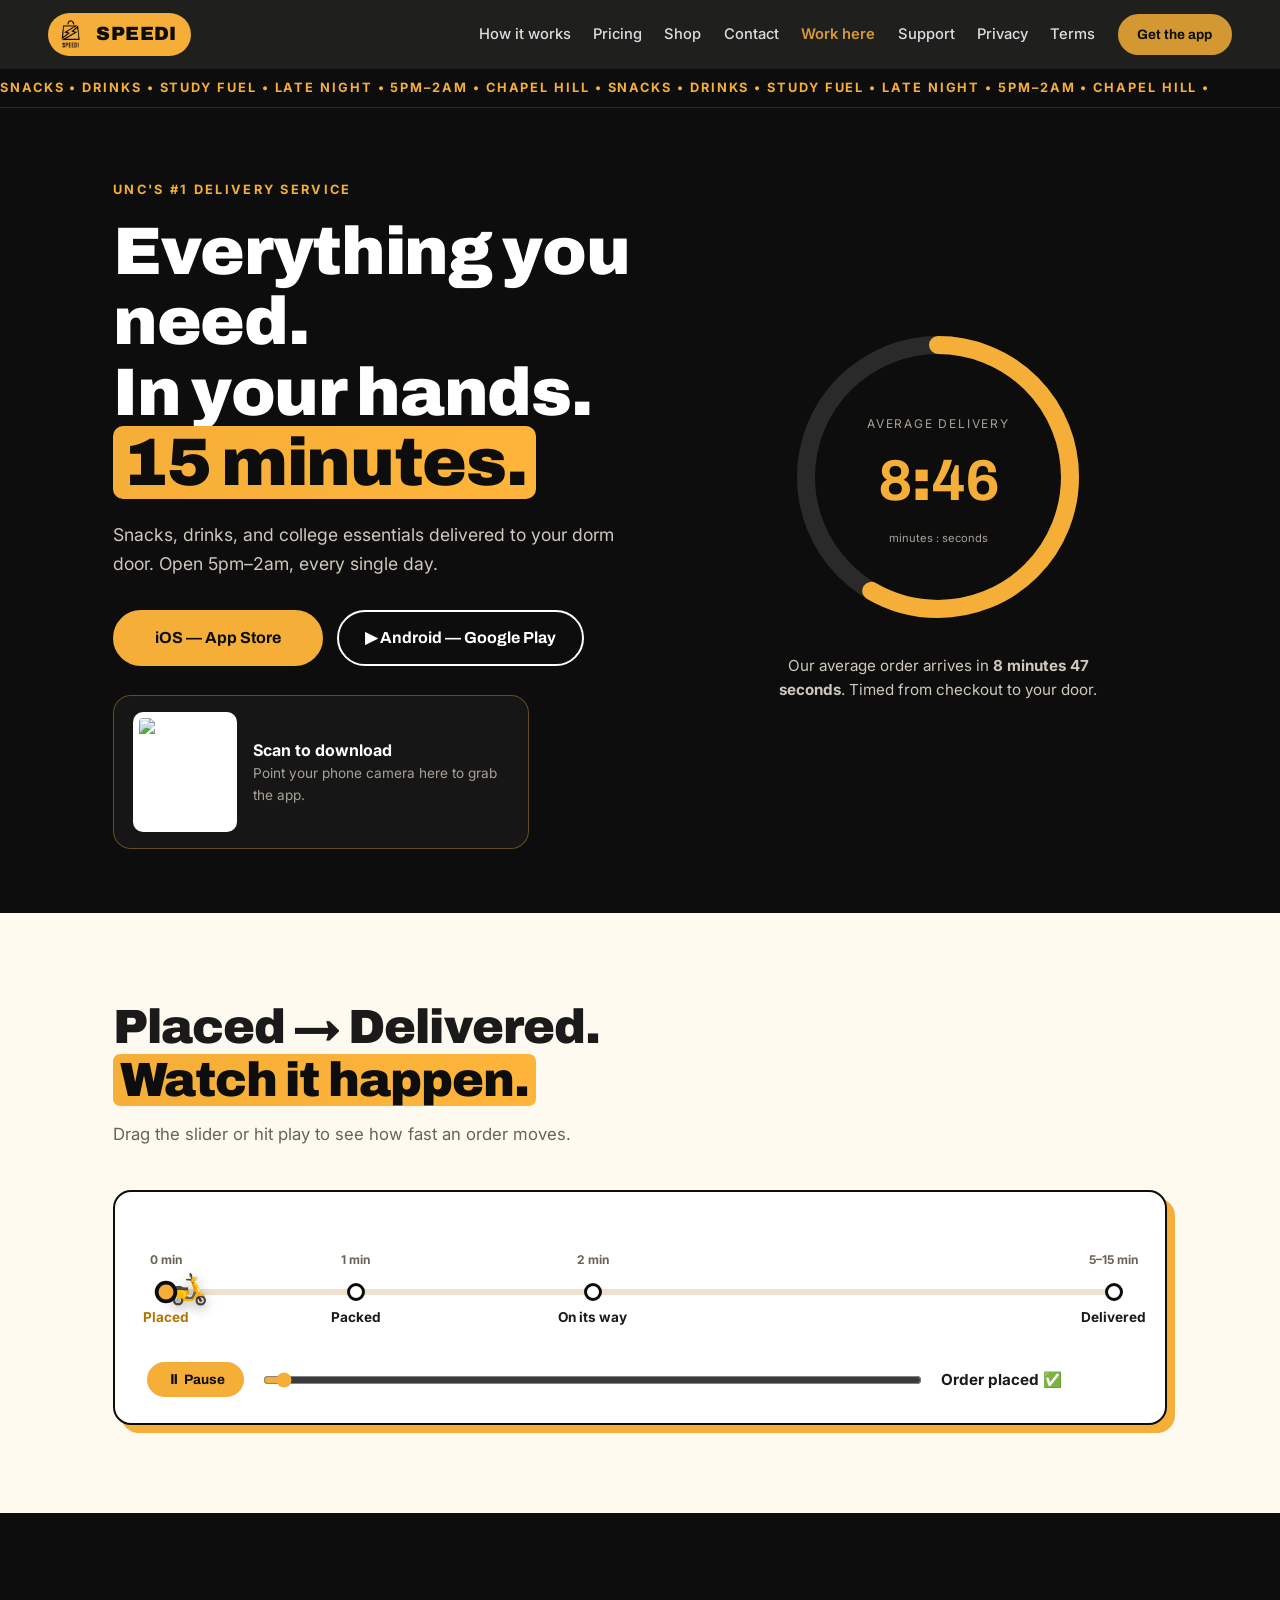
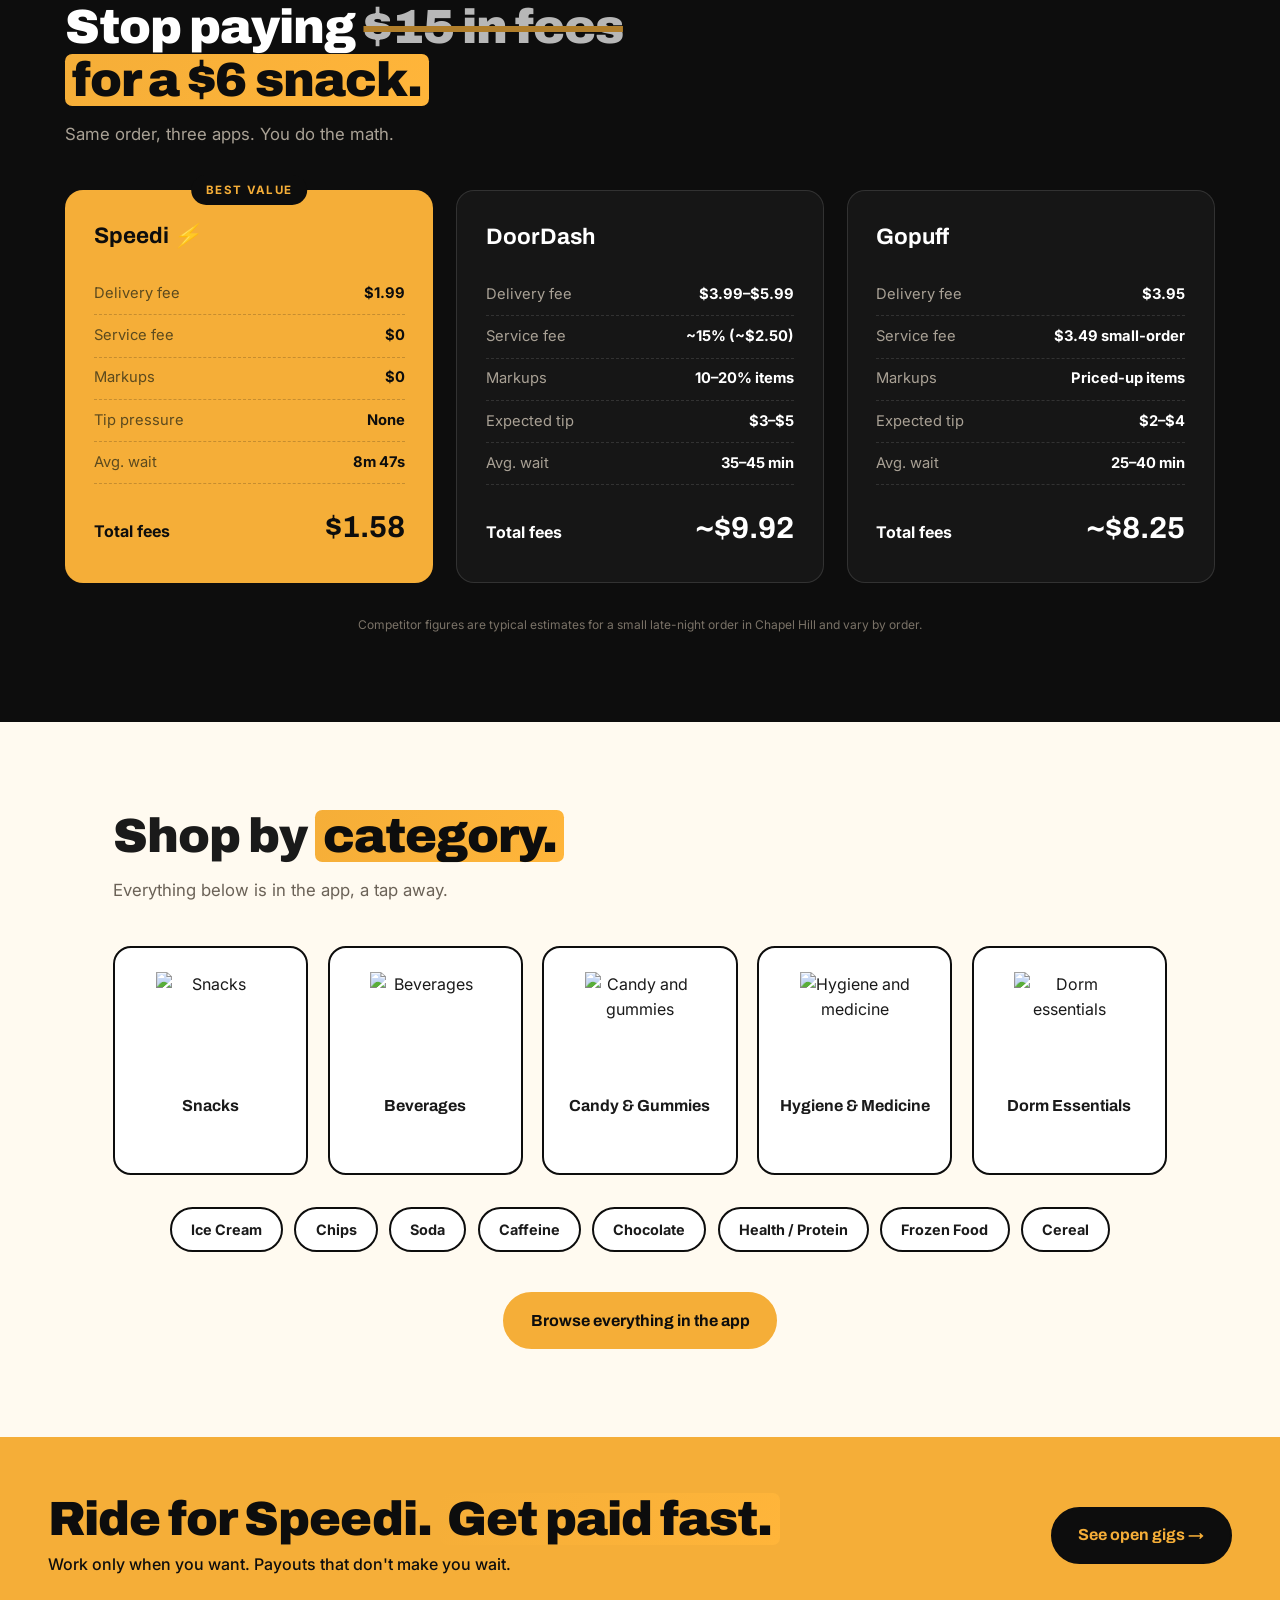
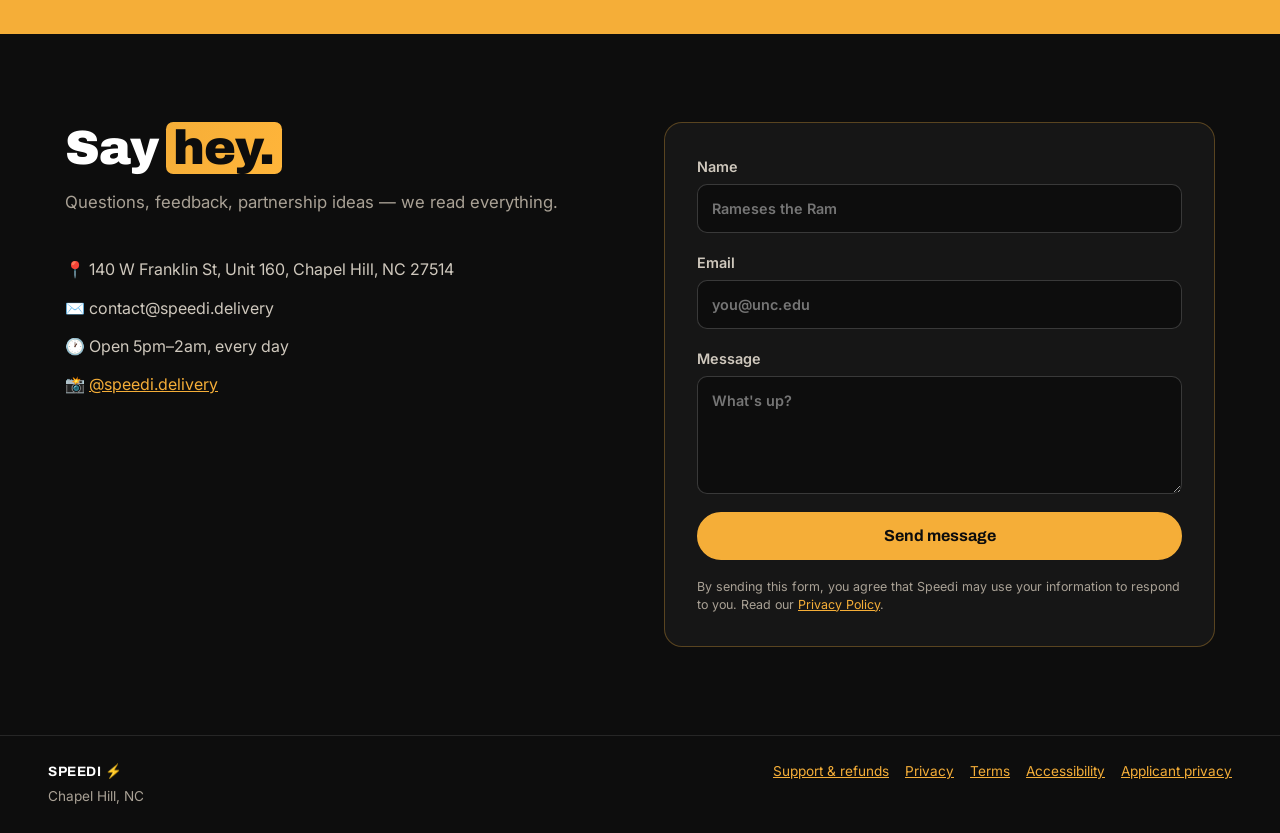
==== commit 9dc51325: "fix(web): link Android download directly to customer app" ====
--- a/index.html
+++ b/index.html
@@ -44,7 +44,7 @@
         <a class="btn store-btn" href="https://apps.apple.com/us/app/speedi-delivery/id6468661813" target="_blank" rel="noopener">
            iOS — App Store
         </a>
-        <a class="btn btn-outline store-btn" href="https://play.google.com/store/search?q=speedi%20delivery&c=apps" target="_blank" rel="noopener">
+        <a class="btn btn-outline store-btn" href="https://play.google.com/store/apps/details?id=com.speedi.delivery" target="_blank" rel="noopener">
           ▶ Android — Google Play
         </a>
       </div>
